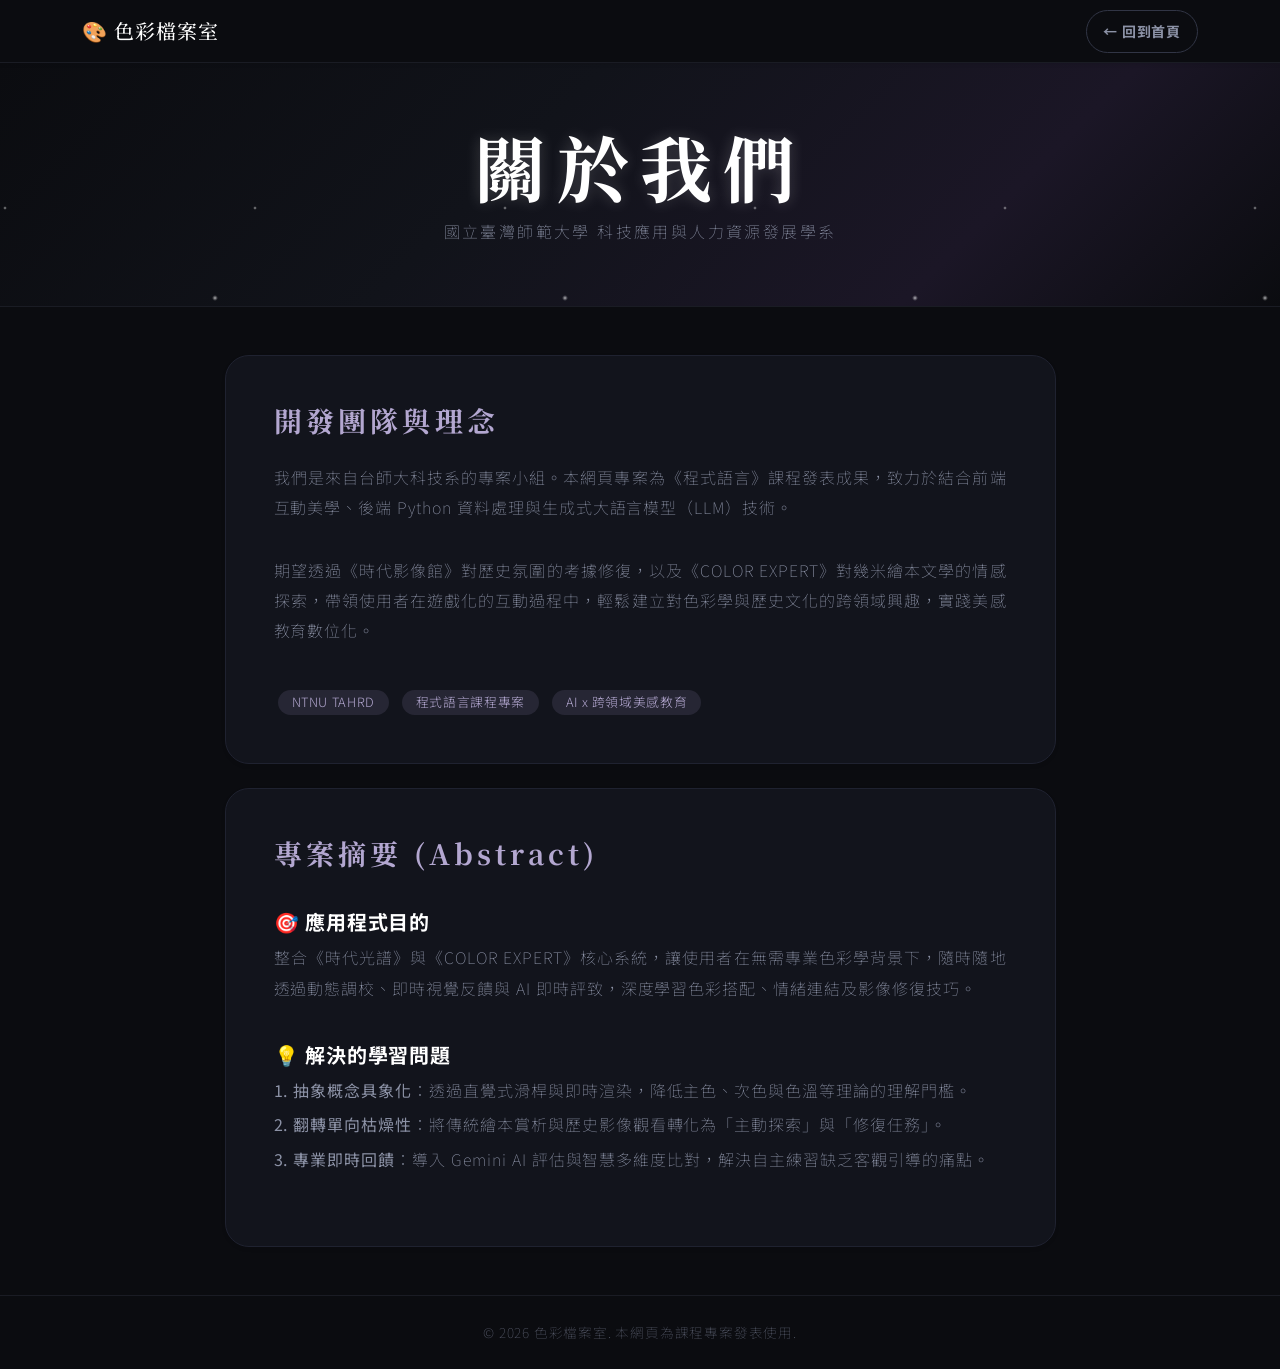
==== app inventor/about.html @ 2cbb7a71 "new" ====
<!DOCTYPE html>
<html lang="zh-TW">
<head>
    <meta charset="UTF-8">
    <meta name="viewport" content="width=device-width, initial-scale=1.0">
    <title>關於我們｜色彩檔案室</title>
    
    <link rel="preconnect" href="https://fonts.googleapis.com">
    <link rel="preconnect" href="https://fonts.gstatic.com" crossorigin>
    <link href="https://fonts.googleapis.com/css2?family=Noto+Sans+TC:wght@100;300;400;500&family=Noto+Serif+TC:wght@300;400;500&display=swap" rel="stylesheet">
    
    <link href="https://cdn.jsdelivr.net/npm/bootstrap@5.3.0/dist/css/bootstrap.min.css" rel="stylesheet">
    <link rel="stylesheet" href="style.css">
</head>
<body>

    <nav class="navbar navbar-expand-lg navbar-dark shadow-sm sticky-top">
        <div class="container">
            <a class="navbar-brand brand-glow" href="index.html">🎨 色彩檔案室</a>
            <div class="ms-auto">
                <a class="btn btn-custom-outline btn-sm fw-bold px-3" href="index.html">← 回到首頁</a>
            </div>
        </div>
    </nav>

    <header class="hero-section py-5" style="padding: 60px 0 !important;">
        <div class="container">
            <h1 class="display-5 fw-bold mb-2 font-serif-title" style="text-shadow: 0 0 15px rgba(255, 255, 255, 0.2);">關於我們</h1>
            <p class="text-muted-thin mb-0">國立臺灣師範大學 科技應用與人力資源發展學系</p>
        </div>
    </header>

    <section class="py-5" style="background-color: #0b0c10;">
        <div class="container">
            <div class="row justify-content-center">
                <div class="col-md-9">
                    
                    <div class="card p-4 p-md-5 shadow-sm feature-card text-white mb-4">
                        <h3 class="fw-bold font-serif-title mb-4" style="color: #b3a7d0;">開發團隊與理念</h3>
                        <p class="game-intro-text">
                            我們是來自台師大科技系的專案小組。本網頁專案為《程式語言》課程發表成果，致力於結合前端互動美學、後端 Python 資料處理與生成式大語言模型（LLM）技術。
                        </p>
                        <p class="game-intro-text mt-3">
                            期望透過《時代影像館》對歷史氛圍的考據修復，以及《COLOR EXPERT》對幾米繪本文學的情感探索，帶領使用者在遊戲化的互動過程中，輕鬆建立對色彩學與歷史文化的跨領域興趣，實踐美感教育數位化。
                        </p>
                        <div class="mt-4">
                            <span class="badge badge-custom mx-1">NTNU TAHRD</span>
                            <span class="badge badge-custom mx-1">程式語言課程專案</span>
                            <span class="badge badge-custom mx-1">AI x 跨領域美感教育</span>
                        </div>
                    </div>

                    <div class="card p-4 p-md-5 shadow-sm feature-card text-white">
                        <h3 class="fw-bold font-serif-title mb-4" style="color: #b3a7d0;">專案摘要 (Abstract)</h3>
                        
                        <h5 class="fw-bold text-white mt-3 mb-2">🎯 應用程式目的</h5>
                        <p class="game-intro-text mb-4">
                            整合《時代光譜》與《COLOR EXPERT》核心系統，讓使用者在無需專業色彩學背景下，隨時隨地透過動態調校、即時視覺反饋與 AI 即時評致，深度學習色彩搭配、情緒連結及影像修復技巧。
                        </p>

                        <h5 class="fw-bold text-white mt-3 mb-2">💡 解決的學習問題</h5>
                        <p class="game-intro-text mb-1"><strong>1. 抽象概念具象化</strong>：透過直覺式滑桿與即時渲染，降低主色、次色與色溫等理論的理解門檻。</p>
                        <p class="game-intro-text mb-1"><strong>2. 翻轉單向枯燥性</strong>：將傳統繪本賞析與歷史影像觀看轉化為「主動探索」與「修復任務」。</p>
                        <p class="game-intro-text mb-4"><strong>3. 專業即時回饋</strong>：導入 Gemini AI 評估與智慧多維度比對，解決自主練習缺乏客觀引導的痛點。</p>
                    </div>

                </div>
            </div>
        </div>
    </section>

    <footer class="footer-section text-white text-center py-4">
        <div class="container">
            <p class="mb-0">© 2026 色彩檔案室. 本網頁為課程專案發表使用.</p>
        </div>
    </footer>

    <script src="https://cdn.jsdelivr.net/npm/bootstrap@5.3.0/dist/js/bootstrap.bundle.min.js"></script>
</body>
</html>
---- app inventor/style.css ----
/* ==========================================
   全域文字與字體設定
   ========================================== */
/* 讓網頁內的錨點跳轉（如 #features）擁有平滑滾動動畫 */
html {
    scroll-behavior: smooth;
}

   body {
    background-color: #0b0c10; /* 更深邃、貼近圖片基礎的微夜色 */
    color: #e2e4e9; 
    font-family: 'Noto Sans TC', sans-serif;
    font-weight: 300;
    line-height: 1.8;
    letter-spacing: 0.05em; /* 拉大字距增加質感 */
}

/* 標題專用樣式：採用纖細有雕刻感的思源宋體 */
.font-serif-title {
    font-family: 'Noto Serif TC', serif; /* 使用極具質感的思源宋體 */
    font-weight: 5000;       /* 💡 從原本的 300 調整為 500，讓字體變粗、更有份量 */
    letter-spacing: 0.15em;  /* 💡 稍微再拉大一點字距，維持大器、優雅的排版視覺 */
}

.text-muted-thin {
    font-weight: 100; 
    letter-spacing: 0.15em; 
    color: #8c92a6; /* 帶有灰藍調的細字顏色 */
}

/* ==========================================
   導覽列 (Navbar)
   ========================================== */
.navbar {
    background-color: #0b0c10 !important;
    border-bottom: 1px solid #1a1c24;
}

.navbar-brand {
    font-family: 'Noto Serif TC', serif;
    font-weight: 500;
    color: #ffffff !important;
    letter-spacing: 0.05em;
    transition: color 0.3s;
}

.navbar-brand:hover {
    color: #d1c4e9 !important; 
}

.nav-link {
    font-weight: 300;
    color: #8c92a6 !important;
    letter-spacing: 0.05em;
    transition: color 0.3s;
}

.nav-link:hover {
    color: #ffffff !important; 
}

/* ==========================================
   主視覺區 (Hero Section) 💡 已加入星空閃爍動畫
   ========================================== */
.hero-section {
    padding: 140px 0; 
    text-align: center;
    position: relative;
    overflow: hidden; /* 確保內容不會溢出 */
    background-color: #0b0c10; 
    border-bottom: 1px solid #1a1c24;
    
    /* 💡 為了讓星空能獨立閃爍而不影響文字，我們將星光用 ::before 偽元素來繪製 */
    background-image: linear-gradient(135deg, #0b0c10 0%, #11131a 40%, #1b1626 75%, #0b0c10 100%);
}

/* ✨ 新增：負責背景星光的獨立圖層 */
.hero-section::before {
    content: "";
    position: absolute;
    top: 0; left: 0; right: 0; bottom: 0;
    z-index: 0;
    
    /* 這裡保留您原本精美的三層放射狀星光 */
    background-image: 
        radial-gradient(rgba(255,255,255,0.9), rgba(255,255,255,.3) 2.5px, transparent 4px),
        radial-gradient(rgba(255,255,255,0.8), rgba(255,255,255,.2) 2px, transparent 3px),
        radial-gradient(rgba(255,255,255,0.7), rgba(255,255,255,.1) 1.5px, transparent 2px);
    background-size: 550px 550px, 350px 350px, 250px 250px;
    background-position: 0 0, 40px 60px, 130px 270px;
    
    /* 🎬 套用呼吸閃爍動畫：時長 6 秒、無限循環、柔和縮放進出 */
    animation: starTwinkle 6s ease-in-out infinite;
    opacity: 0.85;
}

/* 確保 Hero 區塊內的文字內容在閃爍星光之上，不會跟著變暗 */
.hero-section .container {
    position: relative;
    z-index: 1;
}

.hero-section h1 {
    font-size: 4.5rem !important; /* 💡 設定大標題尺寸，原本 Bootstrap 的 display-4 大約是 3.5rem */
    color: #ffffff !important;
    text-shadow: 0 2px 12px rgba(0,0,0,0.8); /* 稍微加深陰影，讓大字在星空背景下更清晰 */
}

.hero-section p.lead {
    font-weight: 100; 
    color: #8c92a6 !important;
    letter-spacing: 0.08em;
}

/* ==========================================
   按鈕自訂樣式
   ========================================== */
.btn-custom-primary {
    /* 漸層色：從溫潤的粉橘色到優雅的淡紫色 */
    background: linear-gradient(135deg, #e5d1c5 0%, #b3a7d0 100%) !important;
    color: #0b0c10 !important;
    border: none !important;
    border-radius: 30px; 
    padding: 12px 32px;
    transition: all 0.3s ease;
    letter-spacing: 0.1em;
}

.btn-custom-primary:hover {
    transform: translateY(-3px);
    filter: brightness(1.1); /* 懸停時稍微變亮 */
    box-shadow: 0 10px 25px rgba(179, 167, 208, 0.2);
}

.btn-custom-outline {
    background-color: transparent !important;
    color: #8c92a6 !important;
    border: 1px solid #313545 !important;
    border-radius: 30px;
    padding: 10px 28px;
    transition: all 0.3s ease;
}
.btn-custom-outline:hover {
    color: #ffffff !important;
    border-color: #8c92a6 !important;
    transform: translateY(-2px);
}

/* ==========================================
   功能介紹與滿版卡片區 (Features)
   ========================================== */
#features {
    background-color: #0b0c10 !important;
}

.feature-card {
    background-color: #12141c; 
    border: 1px solid #1f2230;
    border-radius: 24px; 
    transition: all 0.4s cubic-bezier(0.16, 1, 0.3, 1);
}

.feature-card:hover {
    border-color: #9c8eb9; 
    box-shadow: 0 16px 40px rgba(156, 142, 185, 0.06);
}

.game-image-placeholder {
    background-color: #1a1d29; 
    border: 1px dashed #31364a;  
    border-radius: 16px;
    min-height: 320px;          
    padding: 20px;
    transition: border-color 0.3s;
}

.feature-card:hover .game-image-placeholder {
    border-color: #5d5475;      
}

.placeholder-text-box p {
    font-weight: 100;
    font-size: 0.9rem;
    color: #63697a;
    letter-spacing: 0.05em;
}

.game-img {
    border-radius: 12px;
    max-height: 350px;
    object-fit: cover;
}

.badge-custom {
    background-color: rgba(156, 142, 185, 0.15);
    color: #b3a7d0;
    font-weight: 300;
    font-size: 0.8rem;
    padding: 6px 14px;
    border-radius: 20px;
    letter-spacing: 0.05em;
}

.feature-card .game-intro-text {
    font-weight: 100;
    color: #8c92a6;
    text-align: justify;
    font-size: 1rem;
    letter-spacing: 0.06em;
    line-height: 1.9;
}

.icon-box {
    font-size: 2.3rem;
}

h1, h2 {
    color: #ffffff;
}

/* ==========================================
   頁尾 (Footer)
   ========================================== */
.footer-section {
    background-color: #0b0c10; 
    border-top: 1px solid #1a1c24;
}

.footer-section p {
    font-weight: 100; 
    font-size: 0.85rem; 
    color: #535766;
}

/* ==========================================
   🎬 ✨ 新增：星空背景閃爍動畫定義 (Keyframes)
   ========================================== */
@keyframes starTwinkle {
    0%, 100% {
        opacity: 0.85;
        transform: scale(1);
    }
    50% {
        opacity: 0.4;      /* 降到 0.4，讓星星變暗微弱，模擬真實星夜 */
        transform: scale(0.98); /* 細微縮放增加動態層次感 */
    }
}

/* ==========================================
   單獨針對「非常好色」大標題的特殊設定
   ========================================== */
.hero-main-title {
    /* 1. 更換字體：您可以選擇 Noto Sans TC (黑體) 或是維持 Noto Serif TC 但改字重 */
    font-family: 'ZCOOL XiaoWei', serif;
    
    /* 2. 單獨調整字體大小 (例如調整到 4.5rem) */
    font-size: 5rem !important; 
    
    /* 3. 單獨調整字體粗細 (300 最細、500 中等、700 最粗) */
    font-weight: 400 !important;  
    
    /* 4. 增加字距，讓它看起來更大器 */
    letter-spacing: 0.2em !important; 
    
    /* 5. 加上一點文字光暈（對應圖片中亮亮的質感） */
    text-shadow: 0 0 15px rgba(255, 255, 255, 0.3); 
}

/* 確保在手機螢幕上字不會太大而跑版 */
@media (max-width: 768px) {
    .hero-main-title {
        font-size: 2.8rem !important;
    }
}
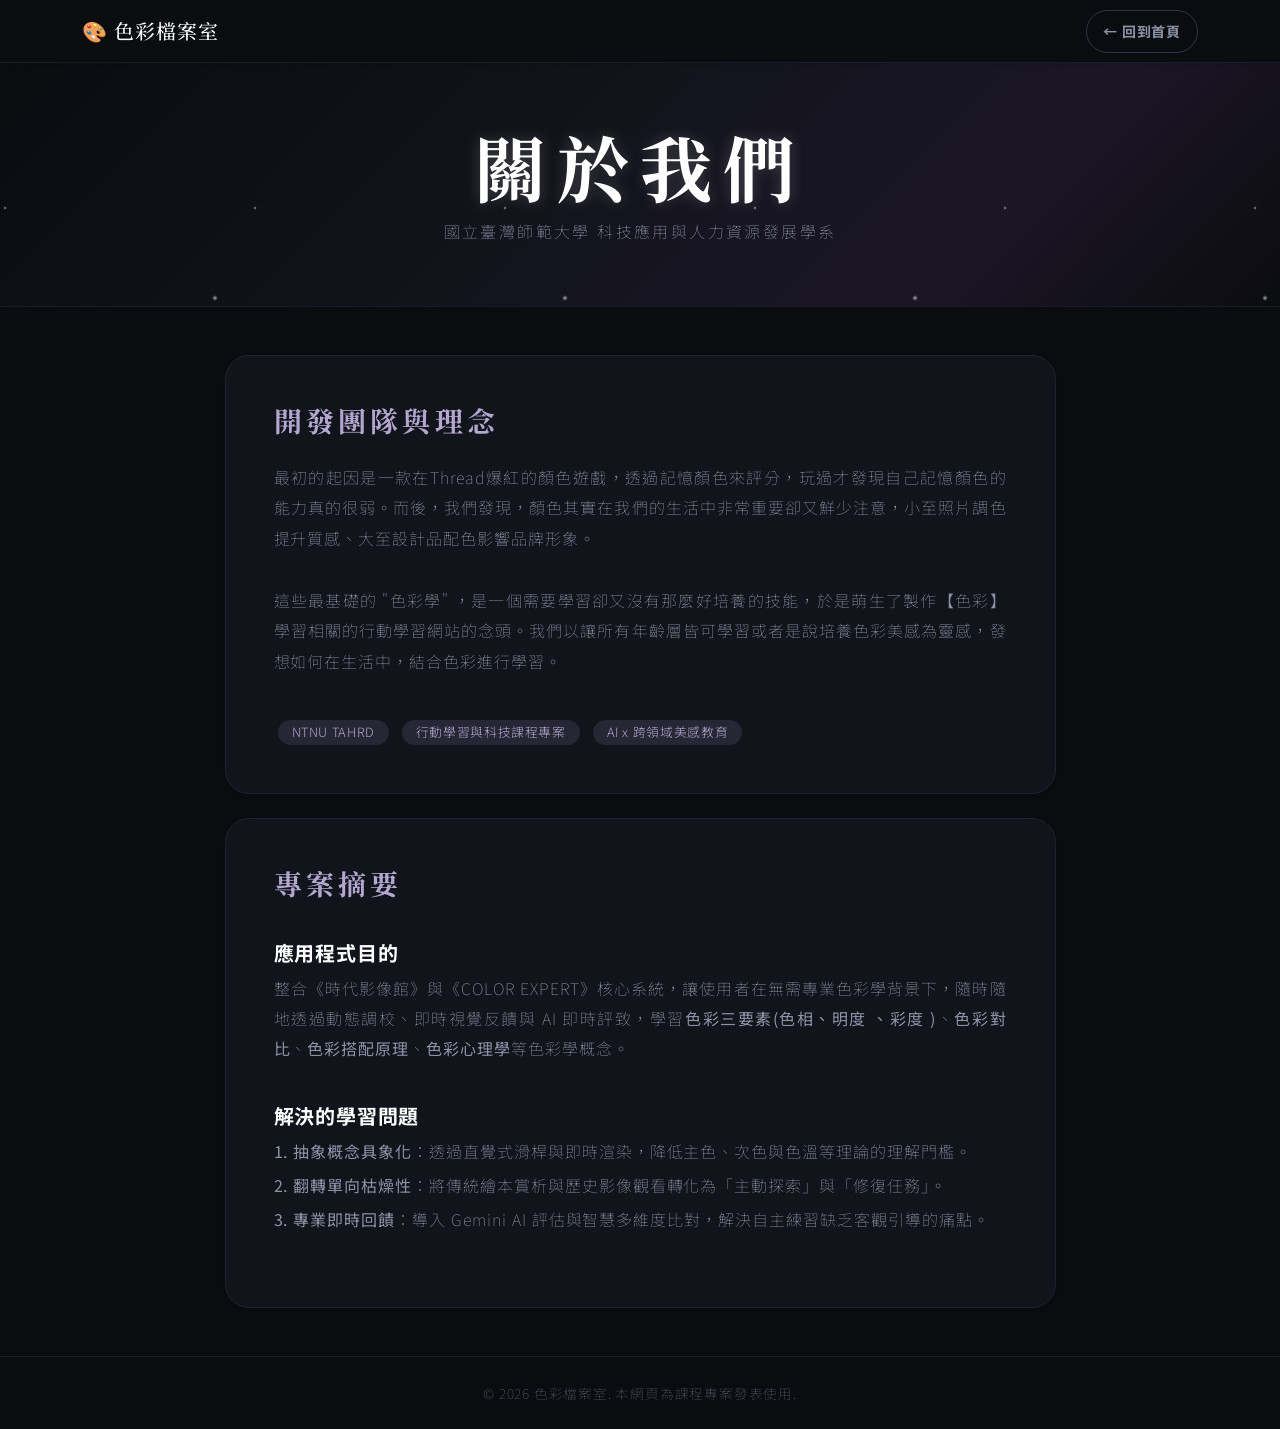
==== commit 06905b39: "about" ====
--- a/app inventor/about.html
+++ b/app inventor/about.html
@@ -38,27 +38,27 @@
                     <div class="card p-4 p-md-5 shadow-sm feature-card text-white mb-4">
                         <h3 class="fw-bold font-serif-title mb-4" style="color: #b3a7d0;">開發團隊與理念</h3>
                         <p class="game-intro-text">
-                            我們是來自台師大科技系的專案小組。本網頁專案為《程式語言》課程發表成果，致力於結合前端互動美學、後端 Python 資料處理與生成式大語言模型（LLM）技術。
+                            最初的起因是一款在Thread爆紅的顏色遊戲，透過記憶顏色來評分，玩過才發現自己記憶顏色的能力真的很弱。而後，我們發現，顏色其實在我們的生活中非常重要卻又鮮少注意，小至照片調色提升質感、大至設計品配色影響品牌形象。
                         </p>
                         <p class="game-intro-text mt-3">
-                            期望透過《時代影像館》對歷史氛圍的考據修復，以及《COLOR EXPERT》對幾米繪本文學的情感探索，帶領使用者在遊戲化的互動過程中，輕鬆建立對色彩學與歷史文化的跨領域興趣，實踐美感教育數位化。
+                            這些最基礎的 "色彩學" ，是一個需要學習卻又沒有那麼好培養的技能，於是萌生了製作【色彩】學習相關的行動學習網站的念頭。我們以讓所有年齡層皆可學習或者是說培養色彩美感為靈感，發想如何在生活中，結合色彩進行學習。
                         </p>
                         <div class="mt-4">
                             <span class="badge badge-custom mx-1">NTNU TAHRD</span>
-                            <span class="badge badge-custom mx-1">程式語言課程專案</span>
+                            <span class="badge badge-custom mx-1">行動學習與科技課程專案</span>
                             <span class="badge badge-custom mx-1">AI x 跨領域美感教育</span>
                         </div>
                     </div>
 
                     <div class="card p-4 p-md-5 shadow-sm feature-card text-white">
-                        <h3 class="fw-bold font-serif-title mb-4" style="color: #b3a7d0;">專案摘要 (Abstract)</h3>
+                        <h3 class="fw-bold font-serif-title mb-4" style="color: #b3a7d0;">專案摘要</h3>
                         
-                        <h5 class="fw-bold text-white mt-3 mb-2">🎯 應用程式目的</h5>
+                        <h5 class="fw-bold text-white mt-3 mb-2">應用程式目的</h5>
                         <p class="game-intro-text mb-4">
-                            整合《時代光譜》與《COLOR EXPERT》核心系統，讓使用者在無需專業色彩學背景下，隨時隨地透過動態調校、即時視覺反饋與 AI 即時評致，深度學習色彩搭配、情緒連結及影像修復技巧。
+                            整合《時代影像館》與《COLOR EXPERT》核心系統，讓使用者在無需專業色彩學背景下，隨時隨地透過動態調校、即時視覺反饋與 AI 即時評致，學習<strong>色彩三要素(色相、明度 、彩度 )</strong>、<strong>色彩對比</strong>、<strong>色彩搭配原理</strong>、<strong>色彩心理學</strong>等色彩學概念。
                         </p>
 
-                        <h5 class="fw-bold text-white mt-3 mb-2">💡 解決的學習問題</h5>
+                        <h5 class="fw-bold text-white mt-3 mb-2">解決的學習問題</h5>
                         <p class="game-intro-text mb-1"><strong>1. 抽象概念具象化</strong>：透過直覺式滑桿與即時渲染，降低主色、次色與色溫等理論的理解門檻。</p>
                         <p class="game-intro-text mb-1"><strong>2. 翻轉單向枯燥性</strong>：將傳統繪本賞析與歷史影像觀看轉化為「主動探索」與「修復任務」。</p>
                         <p class="game-intro-text mb-4"><strong>3. 專業即時回饋</strong>：導入 Gemini AI 評估與智慧多維度比對，解決自主練習缺乏客觀引導的痛點。</p>
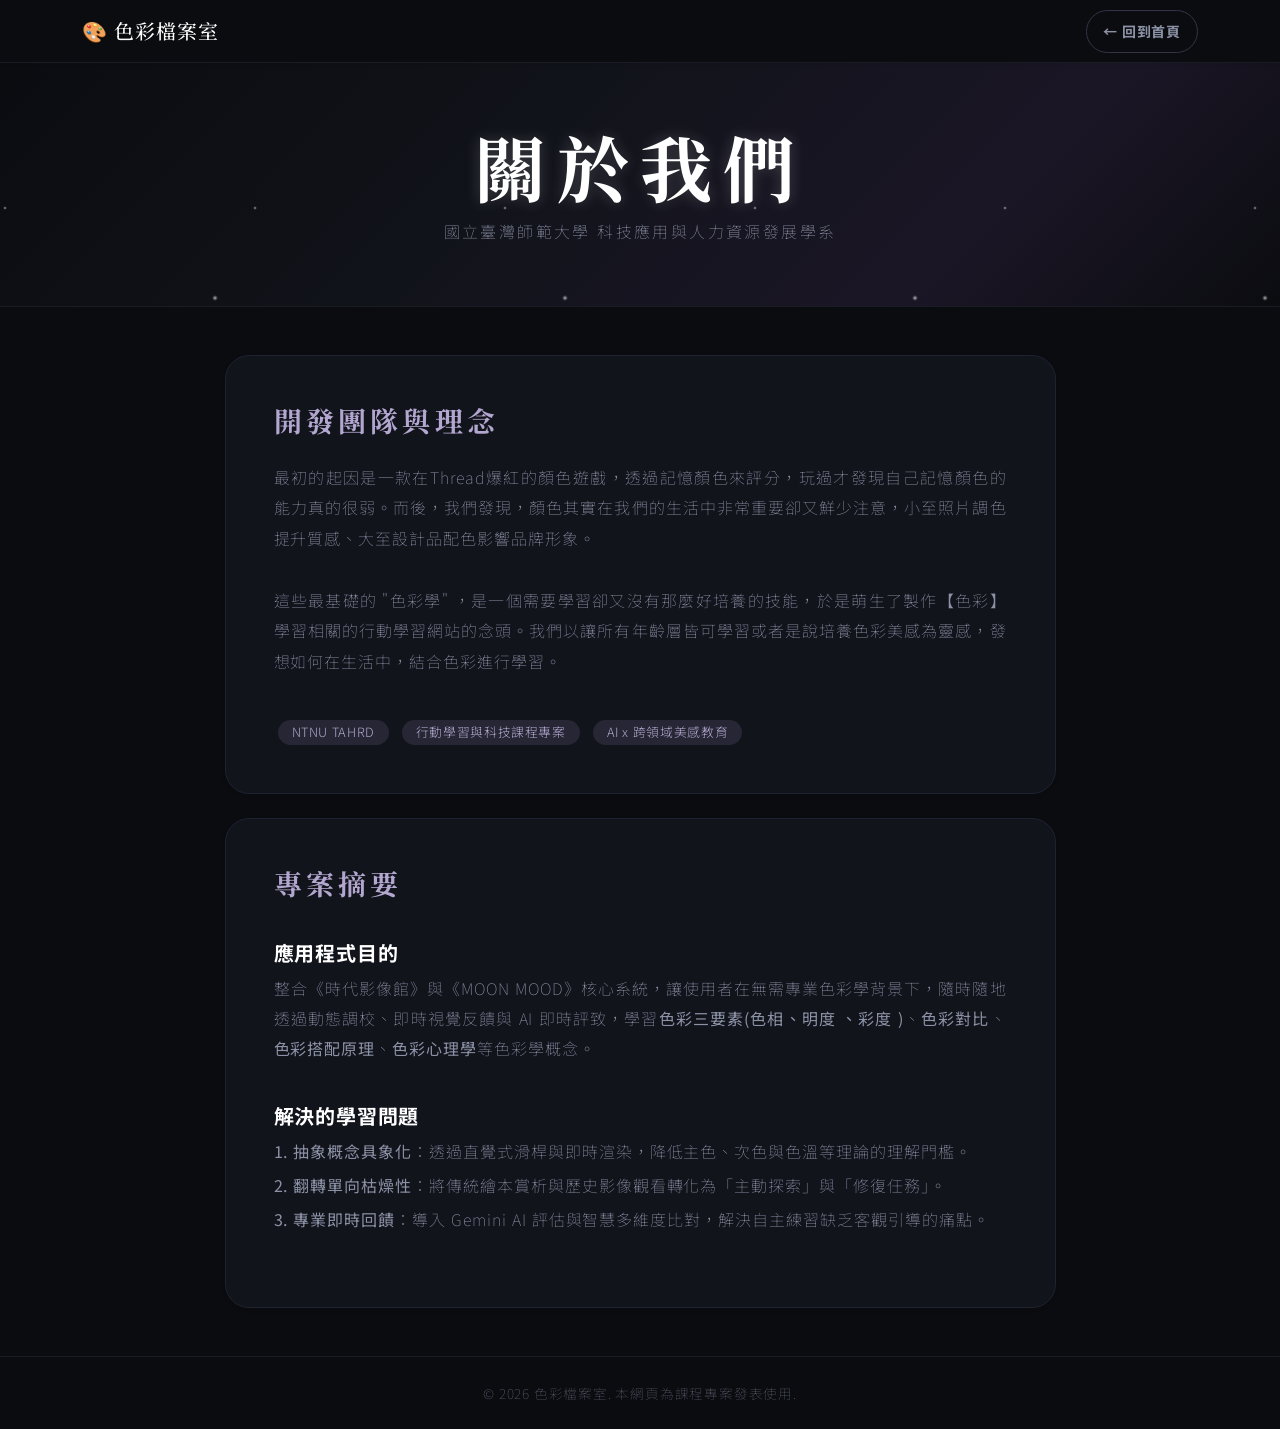
==== commit db7b2056: "MOON MOOD" ====
--- a/app inventor/about.html
+++ b/app inventor/about.html
@@ -55,7 +55,7 @@
                         
                         <h5 class="fw-bold text-white mt-3 mb-2">應用程式目的</h5>
                         <p class="game-intro-text mb-4">
-                            整合《時代影像館》與《COLOR EXPERT》核心系統，讓使用者在無需專業色彩學背景下，隨時隨地透過動態調校、即時視覺反饋與 AI 即時評致，學習<strong>色彩三要素(色相、明度 、彩度 )</strong>、<strong>色彩對比</strong>、<strong>色彩搭配原理</strong>、<strong>色彩心理學</strong>等色彩學概念。
+                            整合《時代影像館》與《MOON MOOD》核心系統，讓使用者在無需專業色彩學背景下，隨時隨地透過動態調校、即時視覺反饋與 AI 即時評致，學習<strong>色彩三要素(色相、明度 、彩度 )</strong>、<strong>色彩對比</strong>、<strong>色彩搭配原理</strong>、<strong>色彩心理學</strong>等色彩學概念。
                         </p>
 
                         <h5 class="fw-bold text-white mt-3 mb-2">解決的學習問題</h5>
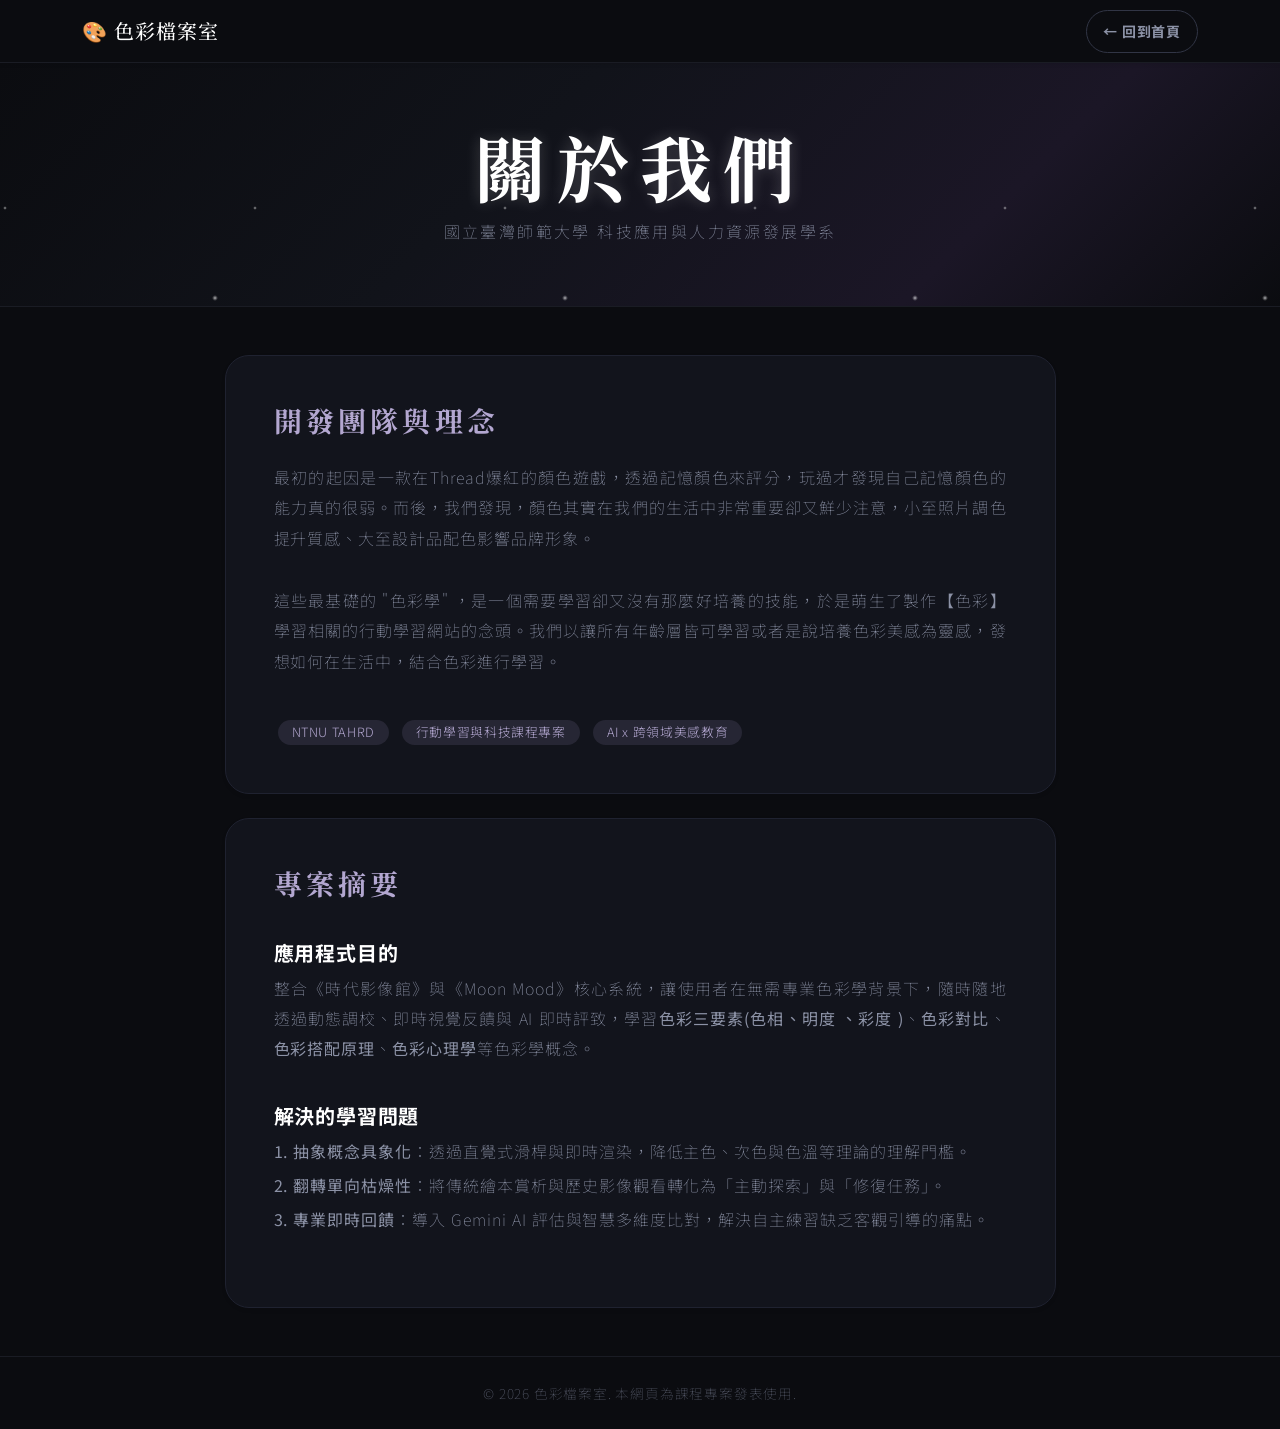
==== commit 7d91b4a0: "Moon Mood" ====
--- a/app inventor/about.html
+++ b/app inventor/about.html
@@ -55,7 +55,7 @@
                         
                         <h5 class="fw-bold text-white mt-3 mb-2">應用程式目的</h5>
                         <p class="game-intro-text mb-4">
-                            整合《時代影像館》與《MOON MOOD》核心系統，讓使用者在無需專業色彩學背景下，隨時隨地透過動態調校、即時視覺反饋與 AI 即時評致，學習<strong>色彩三要素(色相、明度 、彩度 )</strong>、<strong>色彩對比</strong>、<strong>色彩搭配原理</strong>、<strong>色彩心理學</strong>等色彩學概念。
+                            整合《時代影像館》與《Moon Mood》核心系統，讓使用者在無需專業色彩學背景下，隨時隨地透過動態調校、即時視覺反饋與 AI 即時評致，學習<strong>色彩三要素(色相、明度 、彩度 )</strong>、<strong>色彩對比</strong>、<strong>色彩搭配原理</strong>、<strong>色彩心理學</strong>等色彩學概念。
                         </p>
 
                         <h5 class="fw-bold text-white mt-3 mb-2">解決的學習問題</h5>
